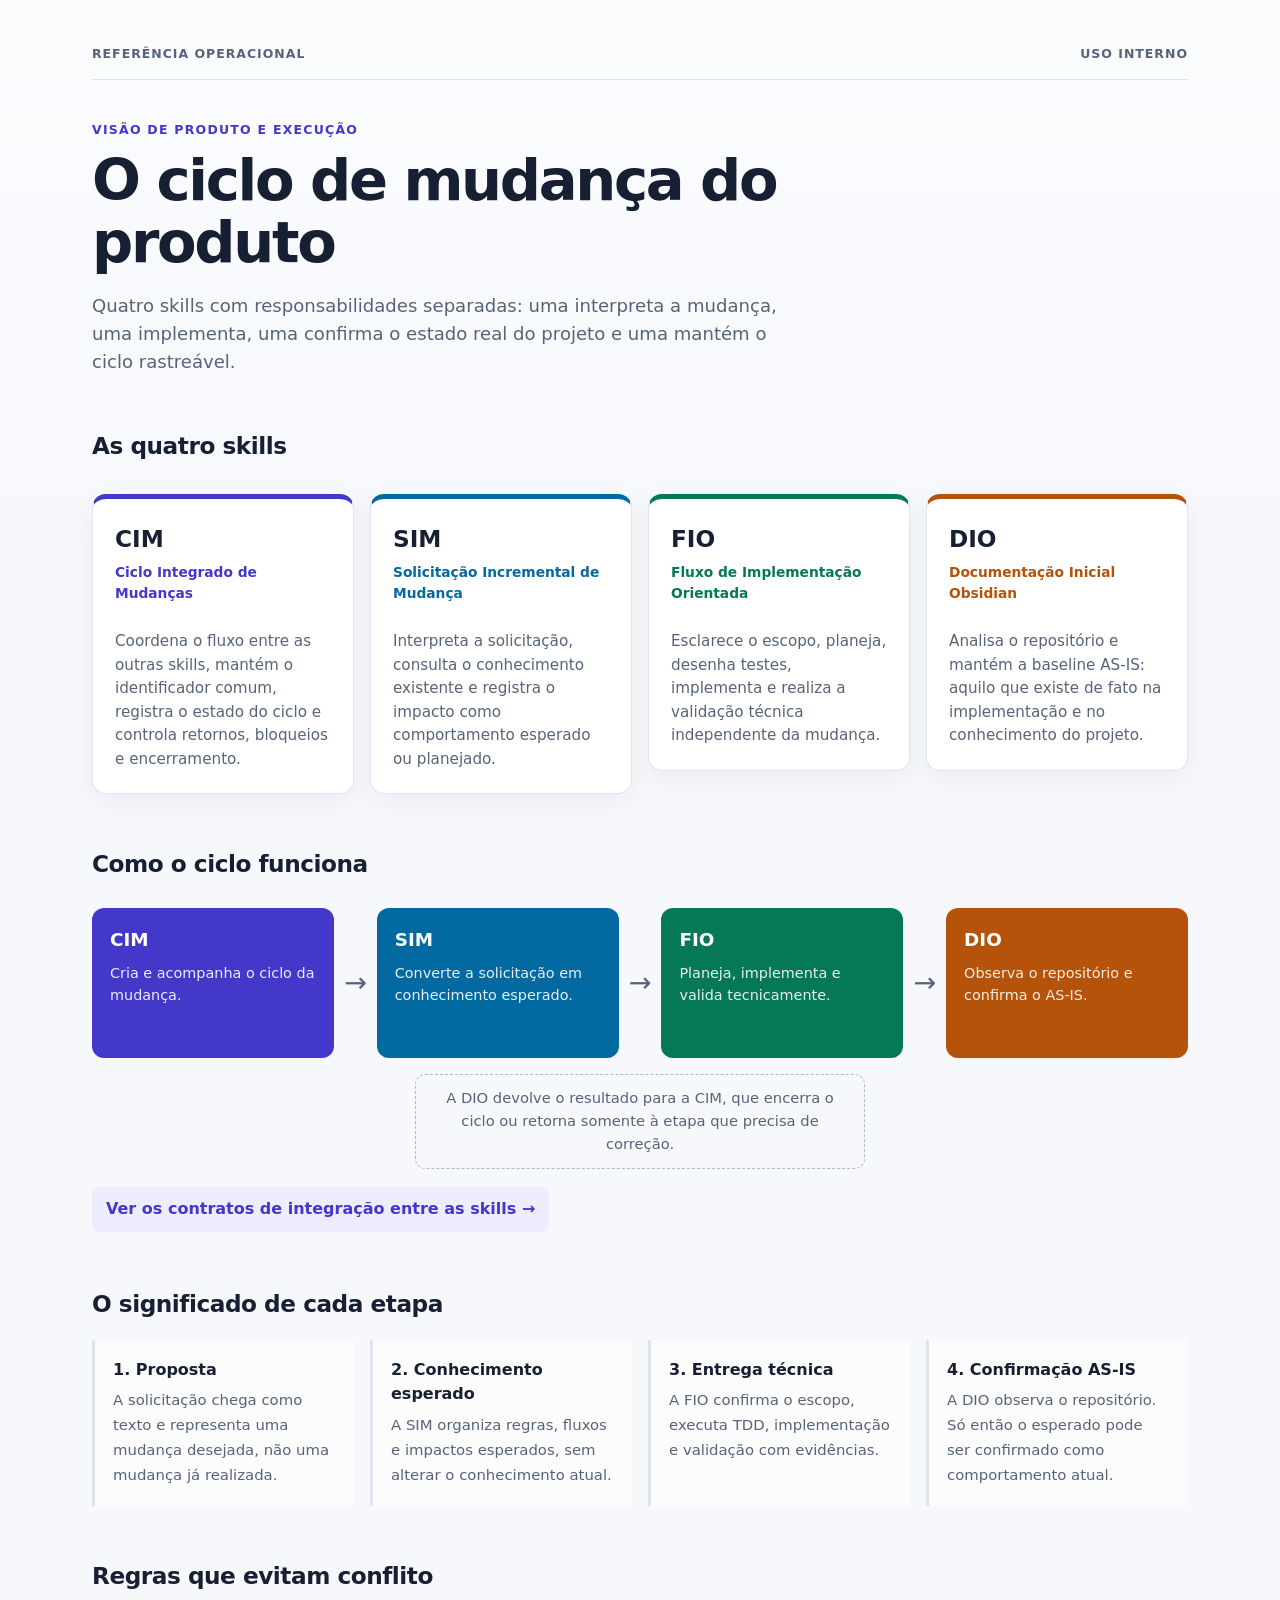
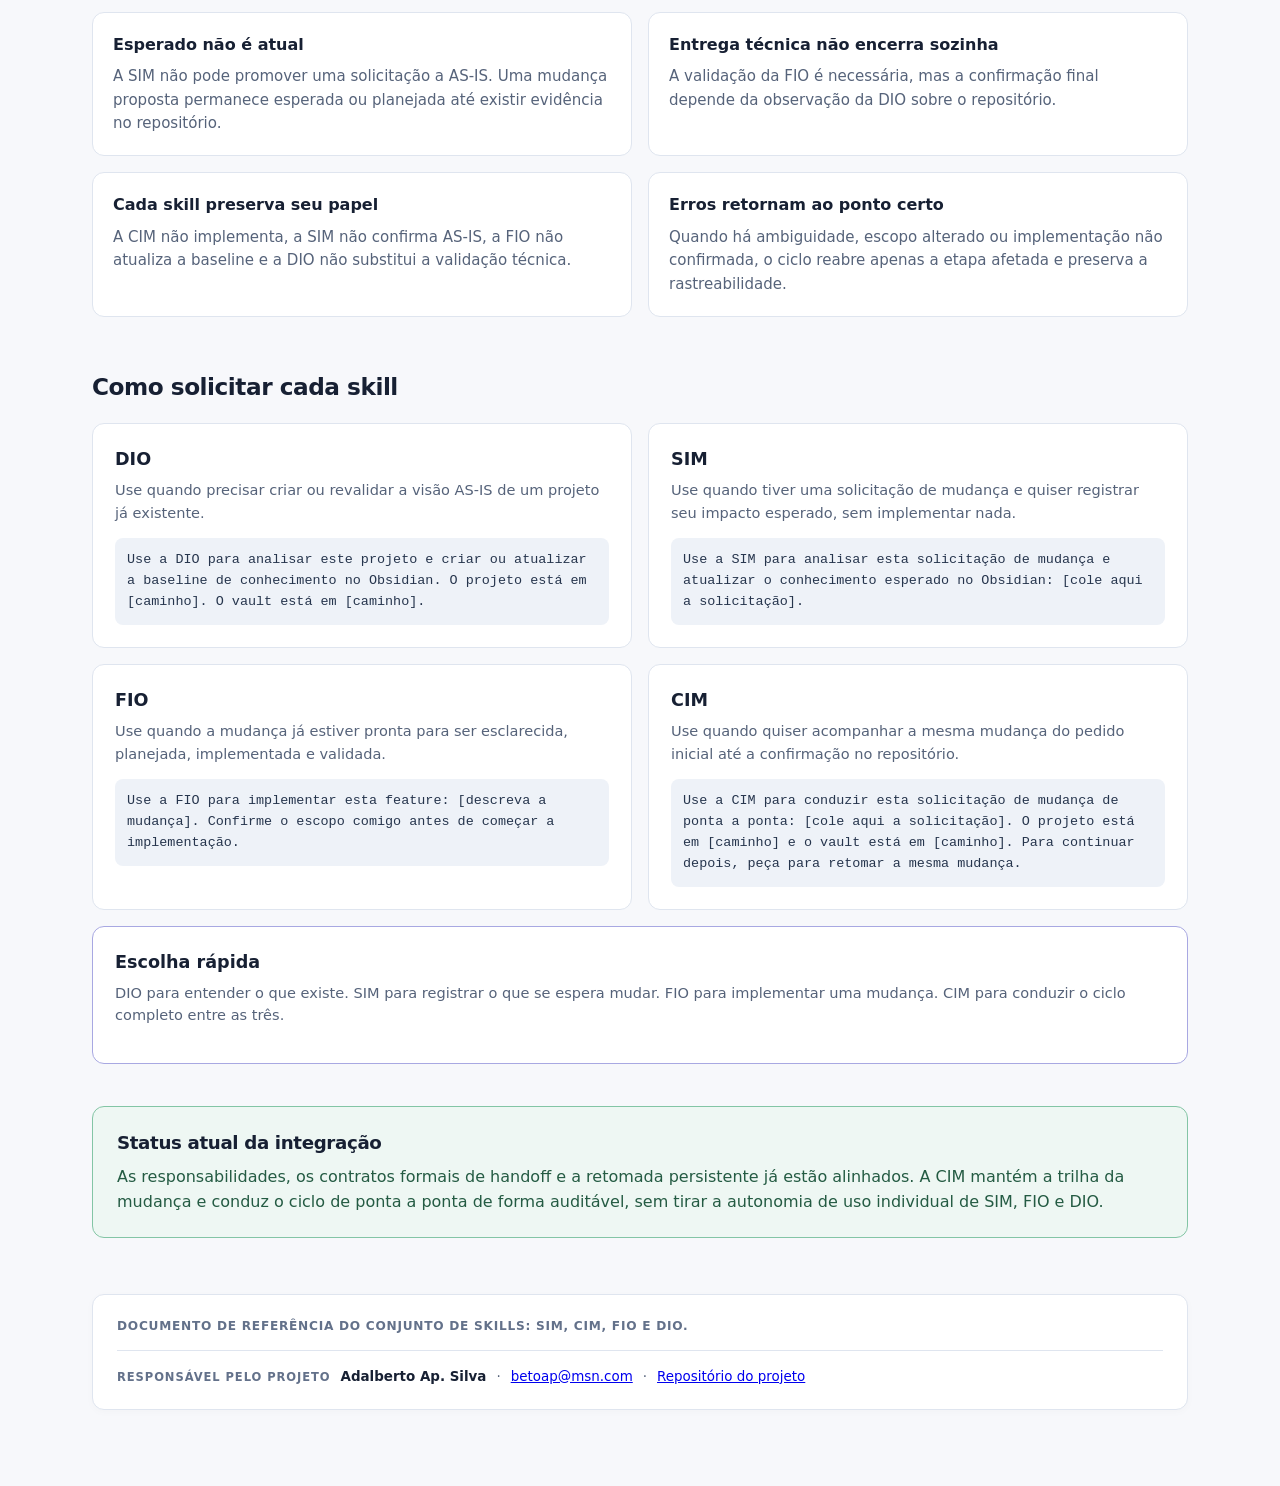
==== doc/web/index.html @ 0335027f "fix: index.html no arquivo doc/web" ====
<!doctype html>
<html lang="pt-BR">
  <head>
    <meta charset="utf-8">
    <meta name="viewport" content="width=device-width, initial-scale=1">
    <title>Visão geral das skills</title>
    <style>
      :root {
        --ink: #172033;
        --muted: #56637a;
        --paper: #f7f8fb;
        --card: #ffffff;
        --line: #dfe5ef;
        --cim: #4338ca;
        --sim: #0369a1;
        --fio: #047857;
        --dio: #b45309;
        --success-bg: #eef7f3;
        --success-line: #83c5a5;
      }
      * { box-sizing: border-box; }
      body {
        margin: 0;
        color: var(--ink);
        background: linear-gradient(180deg, #fbfcfe 0, var(--paper) 34rem);
        font-family: Inter, ui-sans-serif, system-ui, -apple-system, BlinkMacSystemFont, "Segoe UI", sans-serif;
        line-height: 1.55;
      }
      main { max-width: 1160px; margin: 0 auto; padding: 44px 32px 76px; }
      .document-meta { display:flex; justify-content:space-between; gap:16px; margin-bottom:40px; padding-bottom:16px; border-bottom:1px solid var(--line); color:var(--muted); font-size:.78rem; font-weight:700; letter-spacing:.08em; text-transform:uppercase; }
      .eyebrow { color: var(--cim); font-size: .78rem; font-weight: 700; letter-spacing: .1em; text-transform: uppercase; }
      h1 { max-width: 760px; margin: 10px 0 14px; font-size: clamp(2rem, 5vw, 3.6rem); line-height: 1.08; letter-spacing: -.04em; }
      h2 { margin: 52px 0 18px; font-size: 1.45rem; letter-spacing: -.02em; }
      .lead { max-width: 720px; color: var(--muted); font-size: 1.13rem; }
      .cards { display: grid; grid-template-columns: repeat(4, minmax(0, 1fr)); gap: 16px; margin-top: 30px; }
      .card-link { color: inherit; text-decoration: none; }
      .card-link:hover .card { transform: translateY(-2px); box-shadow: 0 12px 28px rgba(24, 37, 59, .09); }
      .card { min-height: 250px; padding: 22px; border: 1px solid var(--line); border-top: 5px solid var(--accent); border-radius: 14px; background: var(--card); box-shadow: 0 8px 24px rgba(24, 37, 59, .05); transition: transform .18s ease, box-shadow .18s ease; }
      .card h3 { margin: 0 0 5px; font-size: 1.45rem; }
      .card .name { min-height: 50px; color: var(--accent); font-size: .86rem; font-weight: 700; }
      .card p { margin: 18px 0 0; color: var(--muted); font-size: .95rem; }
      .cim { --accent: var(--cim); }
      .sim { --accent: var(--sim); }
      .fio { --accent: var(--fio); }
      .dio { --accent: var(--dio); }
      .flow { display: grid; grid-template-columns: 1fr auto 1fr auto 1fr auto 1fr; gap: 10px; align-items: center; margin: 26px 0 12px; }
      .flow-node { min-height: 150px; padding: 18px; border-radius: 12px; color: white; }
      .flow-node strong { display: block; margin-bottom: 7px; font-size: 1.15rem; }
      .flow-node span { display: block; font-size: .9rem; opacity: .9; }
      .flow-node.cim { background: var(--cim); }
      .flow-node.sim { background: var(--sim); }
      .flow-node.fio { background: var(--fio); }
      .flow-node.dio { background: var(--dio); }
      .arrow { color: var(--muted); font-size: 1.7rem; font-weight: 300; }
      .return { max-width: 450px; margin: 16px auto 0; padding: 12px 16px; border: 1px dashed #afb9ca; border-radius: 10px; color: var(--muted); text-align: center; font-size: .92rem; }
      .integration-link { display: inline-block; margin: 18px 0 2px; padding: 10px 14px; border-radius: 8px; background: #eeecff; color: var(--cim); font-weight: 700; text-decoration: none; }
      .steps { display: grid; grid-template-columns: repeat(4, minmax(0, 1fr)); gap: 16px; }
      .step { padding: 18px; border-left: 3px solid var(--line); background: rgba(255,255,255,.62); }
      .step b { display: block; margin-bottom: 6px; color: var(--ink); }
      .step span { color: var(--muted); font-size: .93rem; }
      .status { margin-top: 42px; padding: 22px 24px; border: 1px solid var(--success-line); border-radius: 12px; background: var(--success-bg); }
      .status h2 { margin: 0 0 8px; font-size: 1.14rem; }
      .status p { margin: 0; color: #245b43; }
      .rules { display: grid; grid-template-columns: 1fr 1fr; gap: 16px; }
      .rule { padding: 20px; border: 1px solid var(--line); border-radius: 12px; background: var(--card); }
      .rule h3 { margin: 0 0 8px; font-size: 1rem; }
      .rule p { margin: 0; color: var(--muted); font-size: .94rem; }
      .requests { display: grid; grid-template-columns: 1fr 1fr; gap: 16px; }
      .request { padding: 22px; border: 1px solid var(--line); border-radius: 12px; background: var(--card); }
      .request h3 { margin: 0 0 6px; font-size: 1.1rem; }
      .request .when { margin: 0 0 14px; color: var(--muted); font-size: .91rem; }
      .request code { display: block; padding: 12px; border-radius: 8px; background: #eef2f8; color: #26354d; font-family: ui-monospace, SFMono-Regular, Menlo, Consolas, monospace; font-size: .84rem; white-space: pre-wrap; }
      .request.cim-request { grid-column: 1 / -1; border-color: color-mix(in srgb, var(--cim) 35%, var(--line)); }
      footer { display:grid; gap:16px; margin-top:56px; padding:22px 24px; border:1px solid var(--line); border-radius:12px; background:var(--card); color:var(--muted); font-size:.84rem; box-shadow:0 2px 8px rgba(24,37,59,.025); }
      .footer-context { padding-bottom:14px; border-bottom:1px solid var(--line); color:#63718a; font-size:.76rem; font-weight:720; letter-spacing:.06em; text-transform:uppercase; }
      .footer-contact { display:flex; flex-wrap:wrap; align-items:baseline; gap:7px 10px; }
      .footer-contact::before { content:"Responsável pelo projeto"; color:#63718a; font-size:.72rem; font-weight:760; letter-spacing:.08em; text-transform:uppercase; }
      footer strong { color:var(--ink); }
      @media (max-width: 900px) {
        .cards, .steps { grid-template-columns: repeat(2, minmax(0, 1fr)); }
        .flow { grid-template-columns: 1fr auto 1fr; }
        .flow-node.dio { grid-column: 2; }
        .flow .arrow:nth-of-type(2) { display: none; }
      }
      @media (max-width: 580px) {
        main { padding: 32px 18px 54px; }
        .document-meta { margin-bottom:28px; font-size:.68rem; }
        footer { padding:19px; }
        .footer-contact { display:block; }
        .footer-contact::before { display:block; margin-bottom:7px; }
        .cards, .steps, .rules { grid-template-columns: 1fr; }
        .flow { grid-template-columns: 1fr; }
        .flow-node.dio { grid-column: auto; }
        .arrow { display: block !important; transform: rotate(90deg); text-align: center; }
      }
    </style>
  </head>
  <body>
    <main>
      <div class="document-meta"><span>Referência operacional</span><span>Uso interno</span></div>
      <div class="eyebrow">Visão de produto e execução</div>
      <h1>O ciclo de mudança do produto</h1>
      <p class="lead">Quatro skills com responsabilidades separadas: uma interpreta a mudança, uma implementa, uma confirma o estado real do projeto e uma mantém o ciclo rastreável.</p>

      <section aria-labelledby="skills-title">
        <h2 id="skills-title">As quatro skills</h2>
        <div class="cards">
          <a class="card-link" href="cim.html"><article class="card cim">
            <h3>CIM</h3>
            <div class="name">Ciclo Integrado de Mudanças</div>
            <p>Coordena o fluxo entre as outras skills, mantém o identificador comum, registra o estado do ciclo e controla retornos, bloqueios e encerramento.</p>
          </article></a>
          <a class="card-link" href="sim.html"><article class="card sim">
            <h3>SIM</h3>
            <div class="name">Solicitação Incremental de Mudança</div>
            <p>Interpreta a solicitação, consulta o conhecimento existente e registra o impacto como comportamento esperado ou planejado.</p>
          </article></a>
          <a class="card-link" href="fio.html"><article class="card fio">
            <h3>FIO</h3>
            <div class="name">Fluxo de Implementação Orientada</div>
            <p>Esclarece o escopo, planeja, desenha testes, implementa e realiza a validação técnica independente da mudança.</p>
          </article></a>
          <a class="card-link" href="dio.html"><article class="card dio">
            <h3>DIO</h3>
            <div class="name">Documentação Inicial Obsidian</div>
            <p>Analisa o repositório e mantém a baseline AS-IS: aquilo que existe de fato na implementação e no conhecimento do projeto.</p>
          </article></a>
        </div>
      </section>

      <section aria-labelledby="flow-title">
        <h2 id="flow-title">Como o ciclo funciona</h2>
        <div class="flow" aria-label="CIM encaminha a solicitação para SIM, depois FIO, depois DIO">
          <div class="flow-node cim"><strong>CIM</strong><span>Cria e acompanha o ciclo da mudança.</span></div>
          <div class="arrow" aria-hidden="true">→</div>
          <div class="flow-node sim"><strong>SIM</strong><span>Converte a solicitação em conhecimento esperado.</span></div>
          <div class="arrow" aria-hidden="true">→</div>
          <div class="flow-node fio"><strong>FIO</strong><span>Planeja, implementa e valida tecnicamente.</span></div>
          <div class="arrow" aria-hidden="true">→</div>
          <div class="flow-node dio"><strong>DIO</strong><span>Observa o repositório e confirma o AS-IS.</span></div>
        </div>
        <div class="return">A DIO devolve o resultado para a CIM, que encerra o ciclo ou retorna somente à etapa que precisa de correção.</div>
        <a class="integration-link" href="handoffs.html">Ver os contratos de integração entre as skills →</a>
      </section>

      <section aria-labelledby="meaning-title">
        <h2 id="meaning-title">O significado de cada etapa</h2>
        <div class="steps">
          <div class="step"><b>1. Proposta</b><span>A solicitação chega como texto e representa uma mudança desejada, não uma mudança já realizada.</span></div>
          <div class="step"><b>2. Conhecimento esperado</b><span>A SIM organiza regras, fluxos e impactos esperados, sem alterar o conhecimento atual.</span></div>
          <div class="step"><b>3. Entrega técnica</b><span>A FIO confirma o escopo, executa TDD, implementação e validação com evidências.</span></div>
          <div class="step"><b>4. Confirmação AS-IS</b><span>A DIO observa o repositório. Só então o esperado pode ser confirmado como comportamento atual.</span></div>
        </div>
      </section>

      <section aria-labelledby="rules-title">
        <h2 id="rules-title">Regras que evitam conflito</h2>
        <div class="rules">
          <article class="rule"><h3>Esperado não é atual</h3><p>A SIM não pode promover uma solicitação a AS-IS. Uma mudança proposta permanece esperada ou planejada até existir evidência no repositório.</p></article>
          <article class="rule"><h3>Entrega técnica não encerra sozinha</h3><p>A validação da FIO é necessária, mas a confirmação final depende da observação da DIO sobre o repositório.</p></article>
          <article class="rule"><h3>Cada skill preserva seu papel</h3><p>A CIM não implementa, a SIM não confirma AS-IS, a FIO não atualiza a baseline e a DIO não substitui a validação técnica.</p></article>
          <article class="rule"><h3>Erros retornam ao ponto certo</h3><p>Quando há ambiguidade, escopo alterado ou implementação não confirmada, o ciclo reabre apenas a etapa afetada e preserva a rastreabilidade.</p></article>
        </div>
      </section>

      <section aria-labelledby="requests-title">
        <h2 id="requests-title">Como solicitar cada skill</h2>
        <div class="requests">
          <article class="request">
            <h3>DIO</h3>
            <p class="when">Use quando precisar criar ou revalidar a visão AS-IS de um projeto já existente.</p>
            <code>Use a DIO para analisar este projeto e criar ou atualizar a baseline de conhecimento no Obsidian. O projeto está em [caminho]. O vault está em [caminho].</code>
          </article>
          <article class="request">
            <h3>SIM</h3>
            <p class="when">Use quando tiver uma solicitação de mudança e quiser registrar seu impacto esperado, sem implementar nada.</p>
            <code>Use a SIM para analisar esta solicitação de mudança e atualizar o conhecimento esperado no Obsidian: [cole aqui a solicitação].</code>
          </article>
          <article class="request">
            <h3>FIO</h3>
            <p class="when">Use quando a mudança já estiver pronta para ser esclarecida, planejada, implementada e validada.</p>
            <code>Use a FIO para implementar esta feature: [descreva a mudança]. Confirme o escopo comigo antes de começar a implementação.</code>
          </article>
          <article class="request">
            <h3>CIM</h3>
            <p class="when">Use quando quiser acompanhar a mesma mudança do pedido inicial até a confirmação no repositório.</p>
            <code>Use a CIM para conduzir esta solicitação de mudança de ponta a ponta: [cole aqui a solicitação]. O projeto está em [caminho] e o vault está em [caminho]. Para continuar depois, peça para retomar a mesma mudança.</code>
          </article>
          <article class="request cim-request">
            <h3>Escolha rápida</h3>
            <p class="when">DIO para entender o que existe. SIM para registrar o que se espera mudar. FIO para implementar uma mudança. CIM para conduzir o ciclo completo entre as três.</p>
          </article>
        </div>
      </section>

      <section class="status" aria-labelledby="status-title">
        <h2 id="status-title">Status atual da integração</h2>
        <p>As responsabilidades, os contratos formais de handoff e a retomada persistente já estão alinhados. A CIM mantém a trilha da mudança e conduz o ciclo de ponta a ponta de forma auditável, sem tirar a autonomia de uso individual de SIM, FIO e DIO.</p>
      </section>

      <footer><span class="footer-context">Documento de referência do conjunto de skills: SIM, CIM, FIO e DIO.</span><span class="footer-contact"><strong>Adalberto Ap. Silva</strong> · <a href="mailto:betoap@msn.com">betoap@msn.com</a> · <a href="https://github.com/betoap/skill">Repositório do projeto</a></span></footer>
    </main>
  </body>
</html>
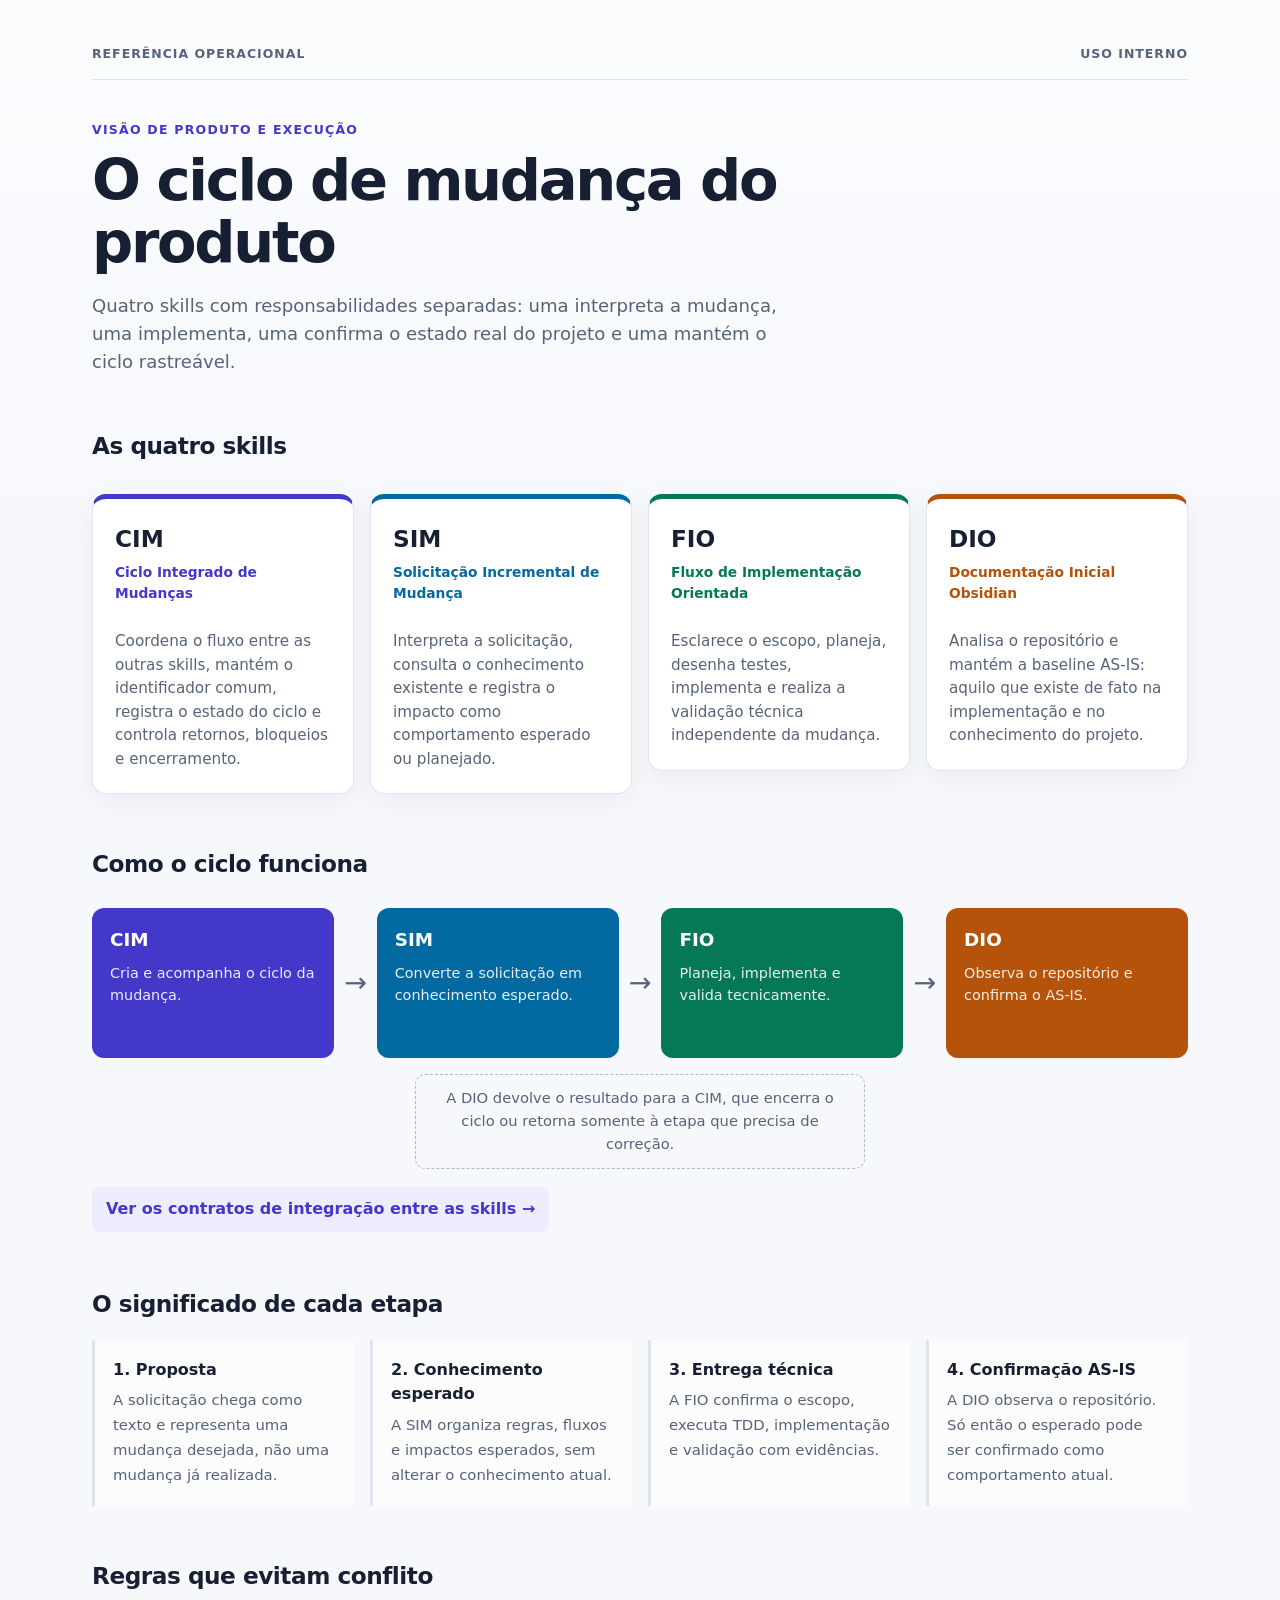
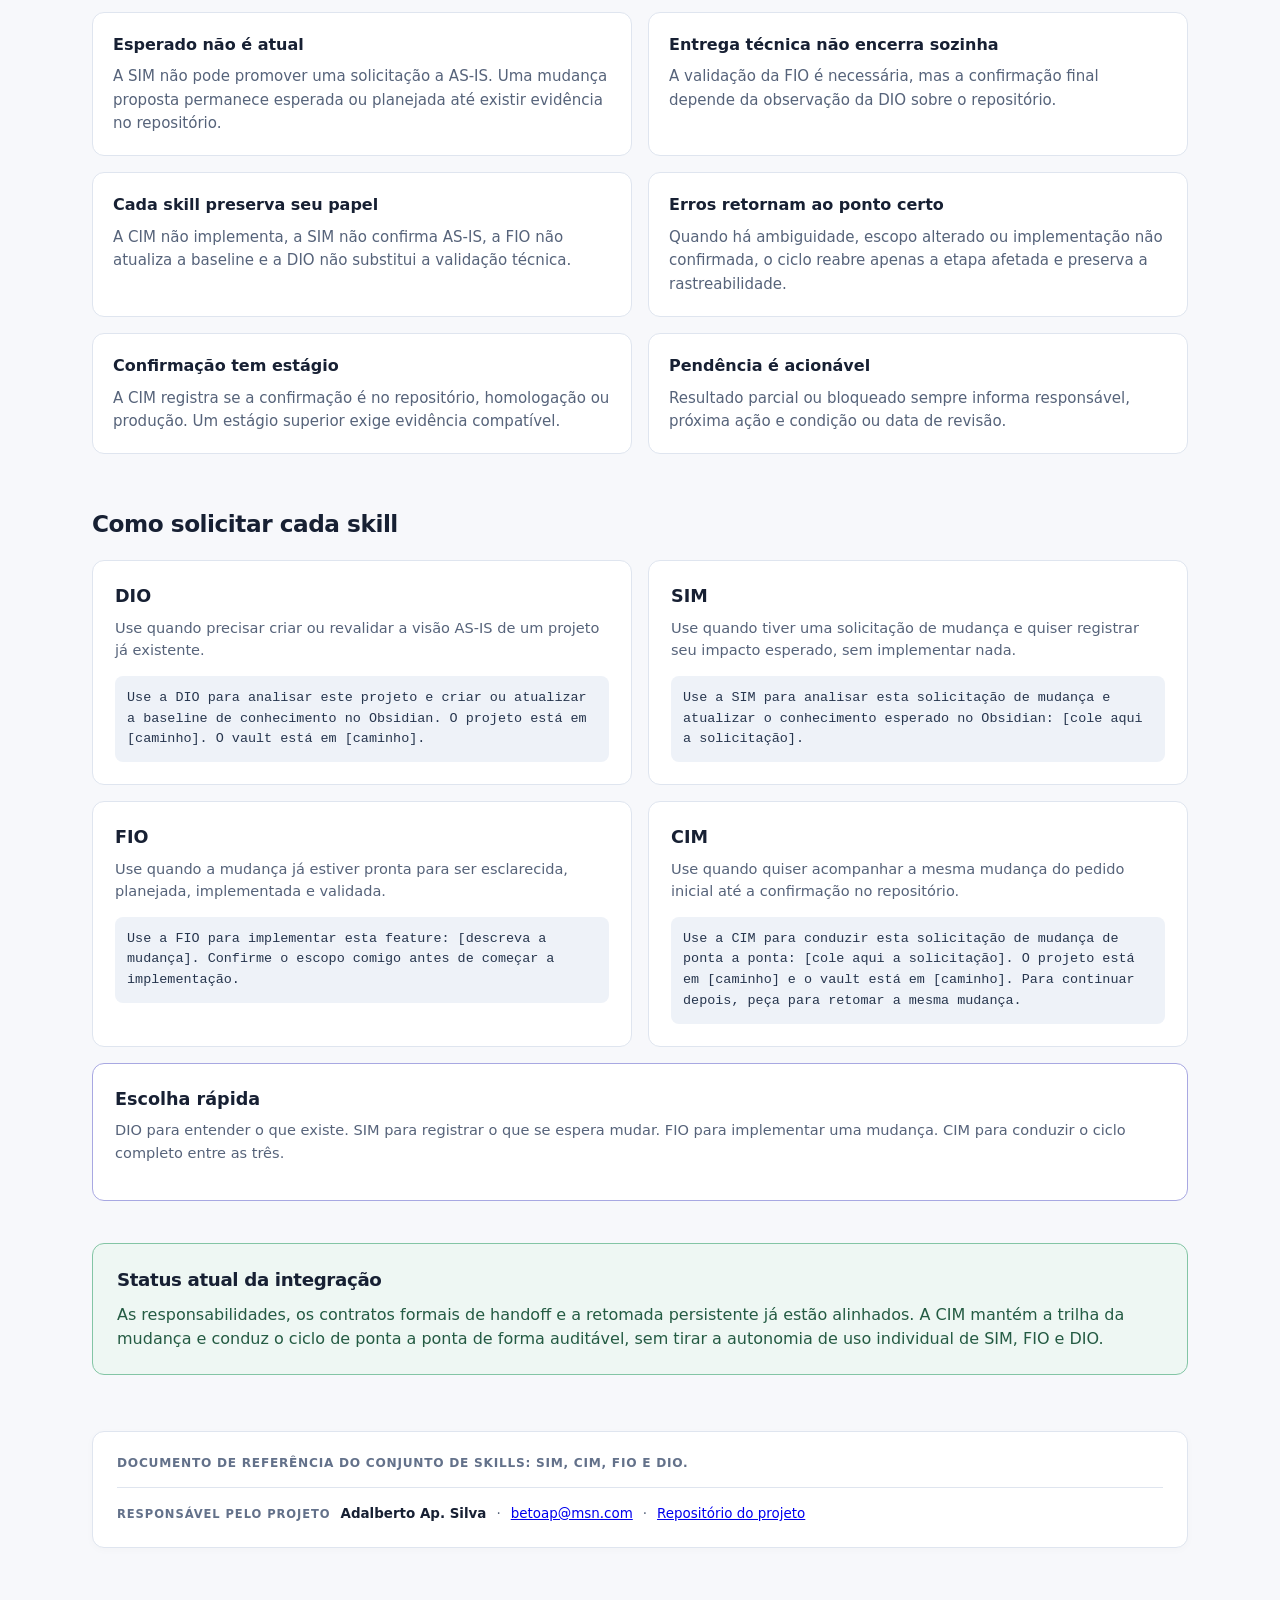
==== commit be1d79e1: "feat: reforça governança, rastreabilidade e documentação de integrações" ====
--- a/doc/web/index.html
+++ b/doc/web/index.html
@@ -160,6 +160,8 @@
           <article class="rule"><h3>Entrega técnica não encerra sozinha</h3><p>A validação da FIO é necessária, mas a confirmação final depende da observação da DIO sobre o repositório.</p></article>
           <article class="rule"><h3>Cada skill preserva seu papel</h3><p>A CIM não implementa, a SIM não confirma AS-IS, a FIO não atualiza a baseline e a DIO não substitui a validação técnica.</p></article>
           <article class="rule"><h3>Erros retornam ao ponto certo</h3><p>Quando há ambiguidade, escopo alterado ou implementação não confirmada, o ciclo reabre apenas a etapa afetada e preserva a rastreabilidade.</p></article>
+          <article class="rule"><h3>Confirmação tem estágio</h3><p>A CIM registra se a confirmação é no repositório, homologação ou produção. Um estágio superior exige evidência compatível.</p></article>
+          <article class="rule"><h3>Pendência é acionável</h3><p>Resultado parcial ou bloqueado sempre informa responsável, próxima ação e condição ou data de revisão.</p></article>
         </div>
       </section>
 
